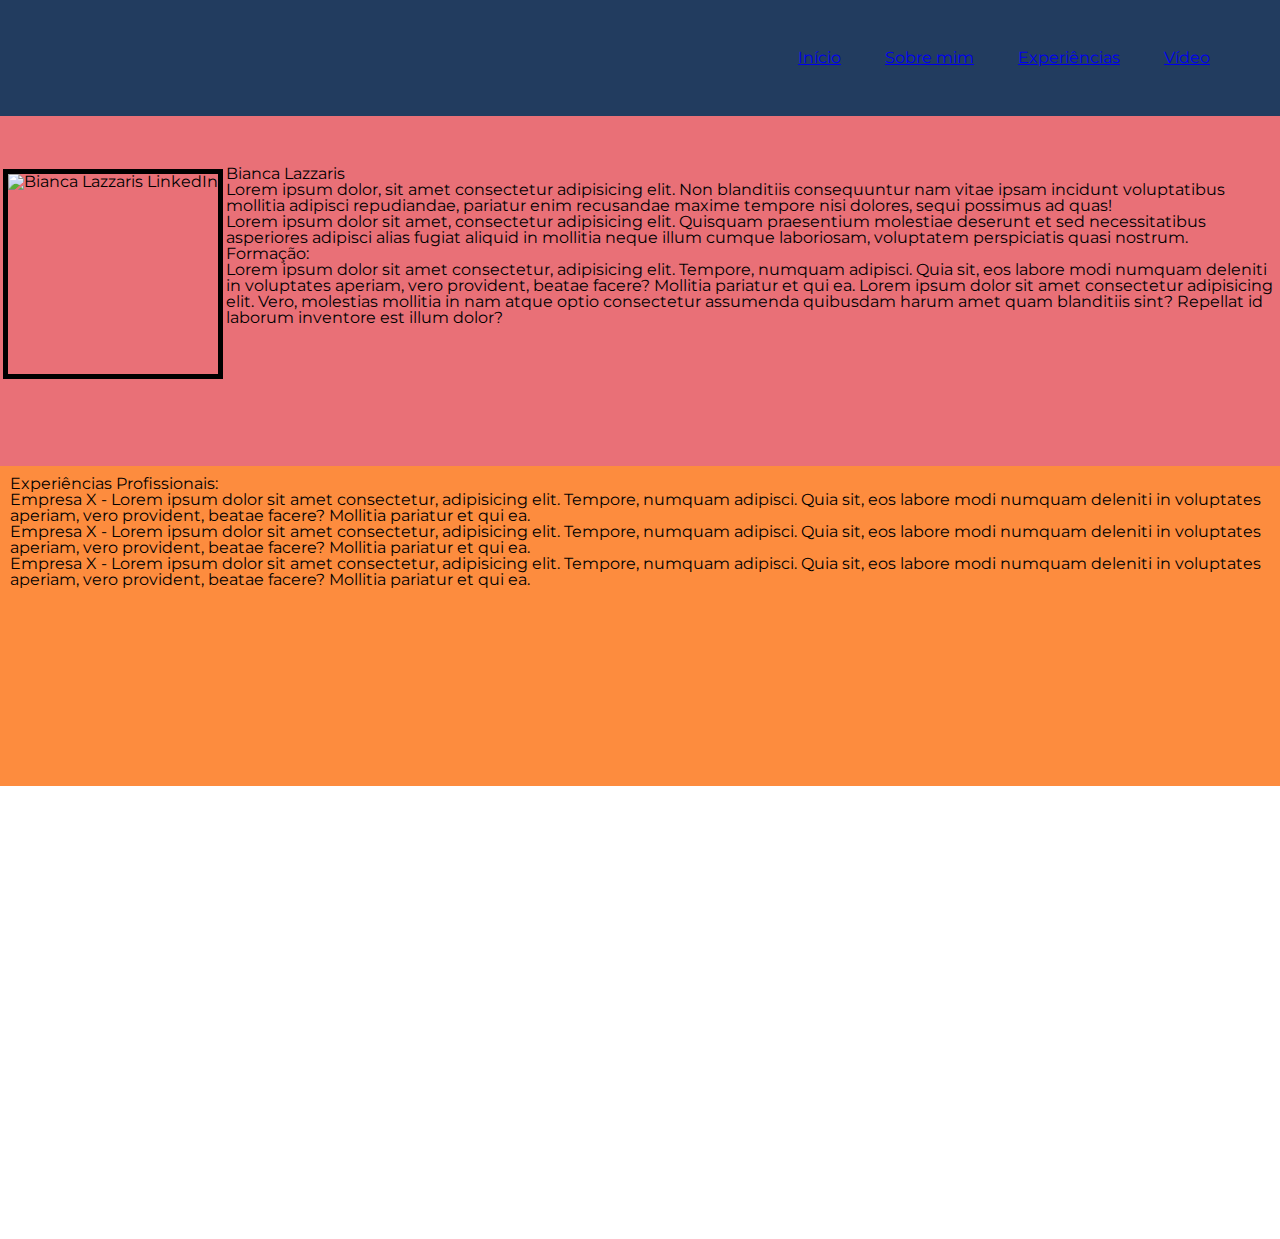
==== index.html @ 4c1f5755 "version1" ====
<!DOCTYPE html>
<html lang="pt-br">

<head>
  <meta charset="UTF-8">
  <meta name="viewport" content="width=device-width, initial-scale=1.0">
  <link href="https://fonts.googleapis.com/css2?family=Montserrat:wght@500&display=swap" rel="stylesheet">
  <link rel="stylesheet" href="/assets/custom.css">
  <link rel="stylesheet" href="/assets/reset.css">
  <title>Portfólio online | Bianca Lazzaris</title>

</head>

<body class="body">

  <nav>
    <ul id="menu" class="menu">
      <li>
        <a href="#menu">Início</a>
      </li>
      <li>
        <a href="#about">Sobre mim</a>
      </li>
      <li>
        <a href="#jobs">Experiências</a>
      </li>
      <li>
        <a href="#video">Vídeo</a>
      </li>
    </ul>
  </nav>
  <section>
    <div id="about" class="about">
      <figure>
        <img class="img"
          src="https://media-exp1.licdn.com/dms/image/C4D03AQF7re2c3FaE8A/profile-displayphoto-shrink_200_200/0?e=1590624000&v=beta&t=gEFDkDJvgEGvmh-c8_B6s732KAe8Zdr3DzmDHGqkuEE"
          alt="Bianca Lazzaris LinkedIn ">
        </img>
      </figure>
      <h1>
        Bianca Lazzaris
      </h1>
      <p>
        Lorem ipsum dolor, sit amet consectetur adipisicing elit. Non blanditiis consequuntur nam vitae ipsam incidunt
        voluptatibus mollitia adipisci repudiandae, pariatur enim recusandae maxime tempore nisi dolores, sequi possimus
        ad quas!
      </p>
      <p>
        Lorem ipsum dolor sit amet, consectetur adipisicing elit. Quisquam praesentium molestiae deserunt et sed
        necessitatibus asperiores adipisci alias fugiat aliquid in mollitia neque illum cumque laboriosam, voluptatem
        perspiciatis quasi nostrum.
      </p>
      <h3>Formação:</h3>
      <p>Lorem ipsum dolor sit amet consectetur, adipisicing elit. Tempore, numquam adipisci. Quia sit, eos labore modi
        numquam deleniti in voluptates aperiam, vero provident, beatae facere? Mollitia pariatur et qui ea. Lorem ipsum
        dolor sit amet consectetur adipisicing elit. Vero, molestias mollitia in nam atque optio consectetur assumenda
        quibusdam harum amet quam blanditiis sint? Repellat id laborum inventore est illum dolor?
      </p>
    </div>
  </section>
  <section>
    <div id="jobs" class="jobs">
      <h3>Experiências Profissionais:</h3>
      <table>
        <tr>
          <li>Empresa X - Lorem ipsum dolor sit amet consectetur, adipisicing elit. Tempore, numquam adipisci. Quia sit,
            eos labore modi
            numquam deleniti in voluptates aperiam, vero provident, beatae facere? Mollitia pariatur et qui ea.
          </li>
          <li>Empresa X - Lorem ipsum dolor sit amet consectetur, adipisicing elit. Tempore, numquam adipisci. Quia sit,
            eos labore modi
            numquam deleniti in voluptates aperiam, vero provident, beatae facere? Mollitia pariatur et qui ea.
          </li>
          <li>Empresa X - Lorem ipsum dolor sit amet consectetur, adipisicing elit. Tempore, numquam adipisci. Quia sit,
            eos labore modi
            numquam deleniti in voluptates aperiam, vero provident, beatae facere? Mollitia pariatur et qui ea.
          </li>
        </tr>
      </table>
    </div>
  </section>
  <section>
    <div id="video" class="video">
      <iframe width="700" height="450" src="https://www.youtube.com/embed/XebNxUE3ugA?controls=0">
      </iframe>
    </div>
  </section>
  <div></div>
  <footer class="footer">

    <p>Contatinhos:</p>
    <p>linkedin.com/mechama</p>
    <p>Telefones: 47 9 99991222</p>
    <p>E-mail: mechama@gmail.com</p>

  </footer>
  </div>
</body>

</html>
---- assets/custom.css ----
.body {
    font-family: 'Montserrat', sans-serif;
}

.menu {
    background-color: #223c5f;
    color: #ffffff;
    padding: 50px;
    text-align: right;
}

.menu li {
    display:inline;
    color: white;
    padding: 20px;
}

.about {
    background-color: #e97077 ;
    height: 300px;
    width: 100%;
    padding-top: 50px;
}

.img {
    float: left;
    margin: 3px;
    height: 200px;
    border: solid black 5px;
}

.jobs {
    background-color: #fd8c3e;
    height: 300px;
    width: 100%;
    padding: 10px;
}

.video {
    text-align: center;
}

.footer {
    width: 100%;
    background-color: lightgray;
    padding: 15px;
    text-align: center;
    color: white;
    position: fixed;

}
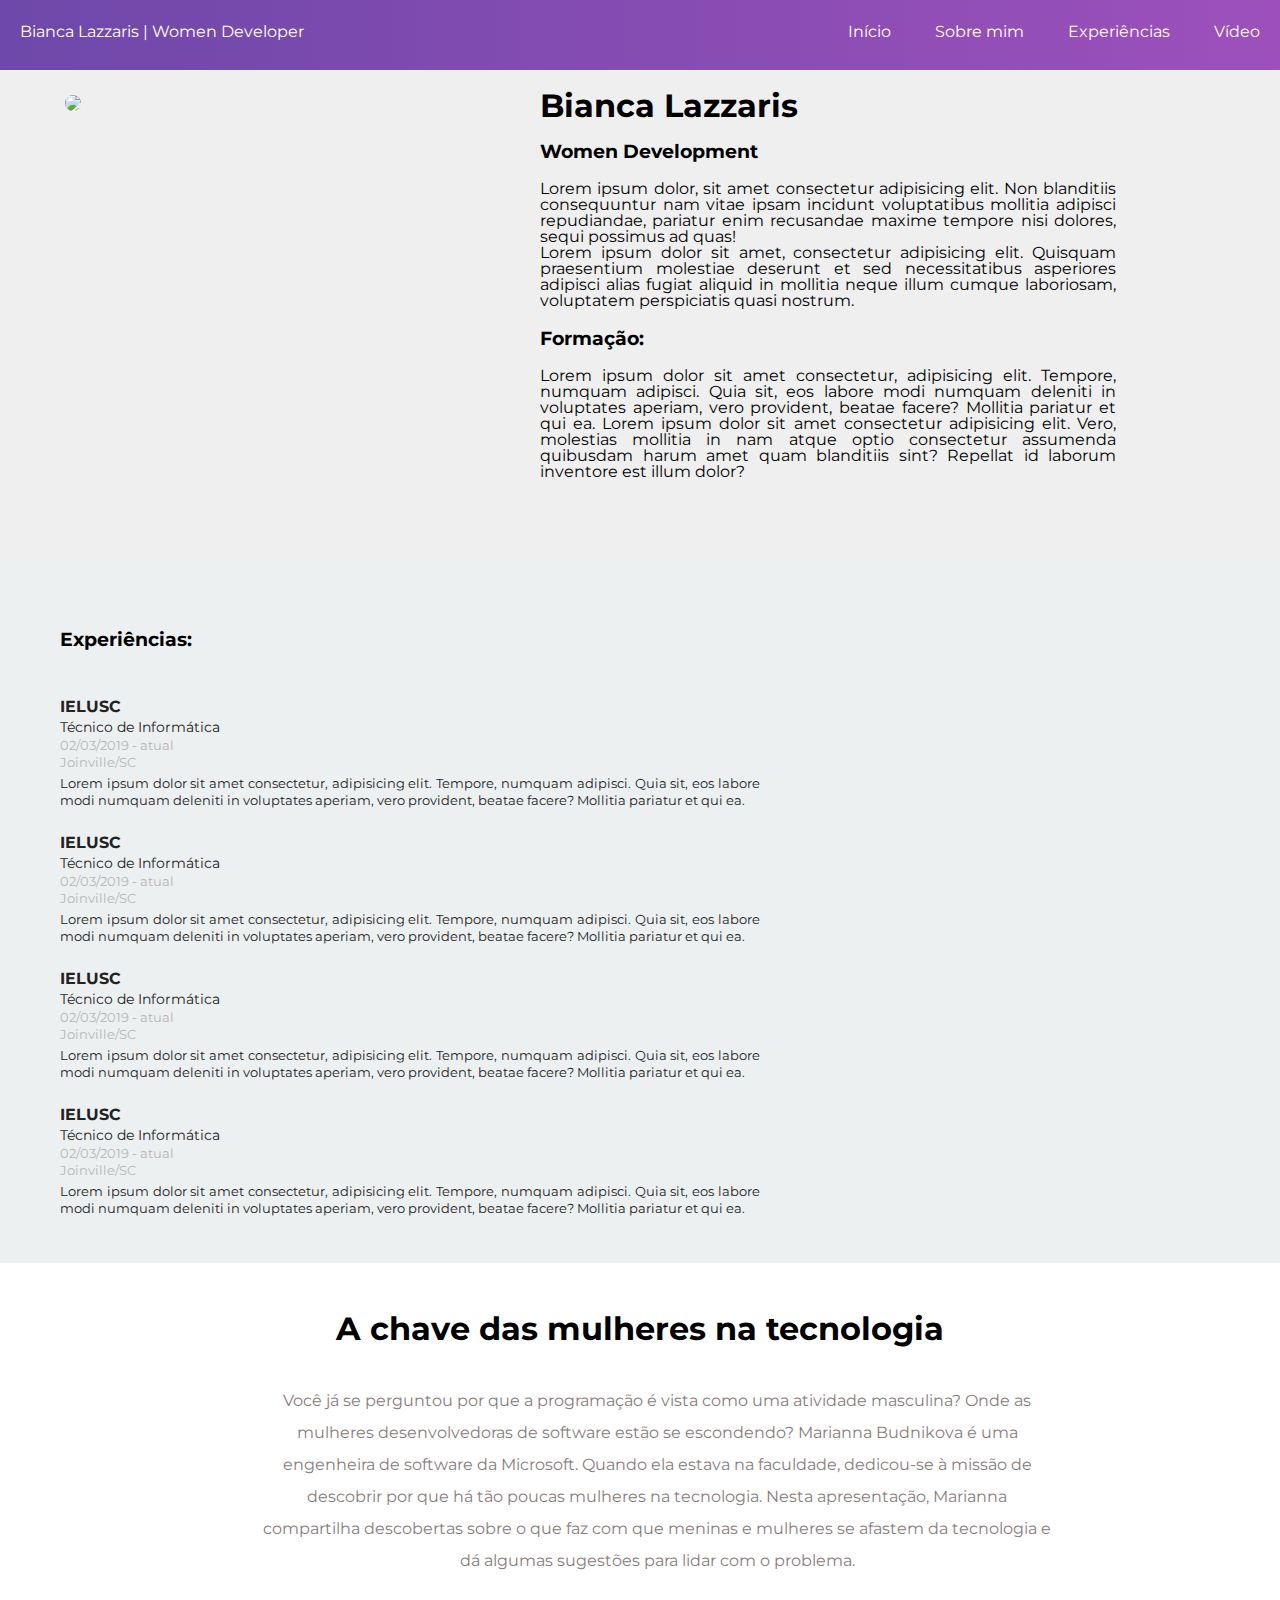
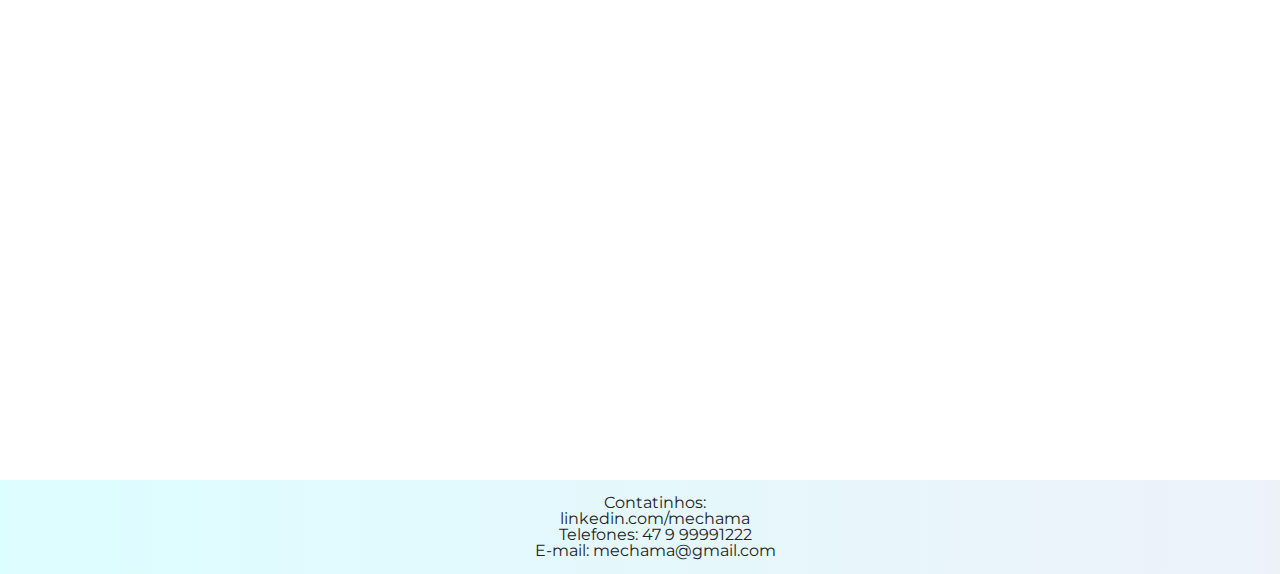
==== commit 4d2993ff: "fix: conflict" ====
--- a/index.html
+++ b/index.html
@@ -1,20 +1,18 @@
 <!DOCTYPE html>
 <html lang="pt-br">
-
 <head>
   <meta charset="UTF-8">
   <meta name="viewport" content="width=device-width, initial-scale=1.0">
+  <link rel="stylesheet" href="./assets/reset.css">
   <link href="https://fonts.googleapis.com/css2?family=Montserrat:wght@500&display=swap" rel="stylesheet">
-  <link rel="stylesheet" href="/assets/custom.css">
-  <link rel="stylesheet" href="/assets/reset.css">
-  <title>Portfólio online | Bianca Lazzaris</title>
-
+  <link rel="stylesheet" href="./assets/custom.css">
+  <title>Portfólio | Bianca Lazzaris</title>
 </head>
-
-<body class="body">
-
+<body>
+<header>
+  <span class="brand">Bianca Lazzaris | Women Developer</span>
   <nav>
-    <ul id="menu" class="menu">
+    <ul class="menu">
       <li>
         <a href="#menu">Início</a>
       </li>
@@ -29,72 +27,153 @@
       </li>
     </ul>
   </nav>
-  <section>
-    <div id="about" class="about">
+</header>
+
+<section id="about" class="about">
+  <div class="container">
+    <div class="about-photo">
       <figure>
-        <img class="img"
-          src="https://media-exp1.licdn.com/dms/image/C4D03AQF7re2c3FaE8A/profile-displayphoto-shrink_200_200/0?e=1590624000&v=beta&t=gEFDkDJvgEGvmh-c8_B6s732KAe8Zdr3DzmDHGqkuEE"
-          alt="Bianca Lazzaris LinkedIn ">
+        <img
+          src="./assets/portfolio.jpeg">
         </img>
       </figure>
-      <h1>
-        Bianca Lazzaris
-      </h1>
-      <p>
-        Lorem ipsum dolor, sit amet consectetur adipisicing elit. Non blanditiis consequuntur nam vitae ipsam incidunt
-        voluptatibus mollitia adipisci repudiandae, pariatur enim recusandae maxime tempore nisi dolores, sequi possimus
-        ad quas!
-      </p>
-      <p>
-        Lorem ipsum dolor sit amet, consectetur adipisicing elit. Quisquam praesentium molestiae deserunt et sed
-        necessitatibus asperiores adipisci alias fugiat aliquid in mollitia neque illum cumque laboriosam, voluptatem
-        perspiciatis quasi nostrum.
-      </p>
-      <h3>Formação:</h3>
-      <p>Lorem ipsum dolor sit amet consectetur, adipisicing elit. Tempore, numquam adipisci. Quia sit, eos labore modi
-        numquam deleniti in voluptates aperiam, vero provident, beatae facere? Mollitia pariatur et qui ea. Lorem ipsum
-        dolor sit amet consectetur adipisicing elit. Vero, molestias mollitia in nam atque optio consectetur assumenda
-        quibusdam harum amet quam blanditiis sint? Repellat id laborum inventore est illum dolor?
-      </p>
     </div>
-  </section>
-  <section>
-    <div id="jobs" class="jobs">
-      <h3>Experiências Profissionais:</h3>
-      <table>
+
+    <div class="about-description">
+    <h1>
+      Bianca Lazzaris 
+    </h1>
+    <h3>Women Development</h3>
+    <p>
+      Lorem ipsum dolor, sit amet consectetur adipisicing elit. Non blanditiis consequuntur nam vitae ipsam incidunt
+      voluptatibus mollitia adipisci repudiandae, pariatur enim recusandae maxime tempore nisi dolores, sequi possimus
+      ad quas!
+    </p>
+    <p>
+      Lorem ipsum dolor sit amet, consectetur adipisicing elit. Quisquam praesentium molestiae deserunt et sed
+      necessitatibus asperiores adipisci alias fugiat aliquid in mollitia neque illum cumque laboriosam, voluptatem
+      perspiciatis quasi nostrum.
+    </p>
+    <h3>Formação:</h3>
+    <p>Lorem ipsum dolor sit amet consectetur, adipisicing elit. Tempore, numquam adipisci. Quia sit, eos labore modi
+      numquam deleniti in voluptates aperiam, vero provident, beatae facere? Mollitia pariatur et qui ea. Lorem ipsum
+      dolor sit amet consectetur adipisicing elit. Vero, molestias mollitia in nam atque optio consectetur assumenda
+      quibusdam harum amet quam blanditiis sint? Repellat id laborum inventore est illum dolor?
+    </p>
+  </div>
+  </div>
+</section>
+
+<div class="clearfix"></div>
+
+
+<section id="jobs" class="jobs">
+  <div class="container">
+    <h3>Experiências:</h3>
+    <table class="table-jobs">
+      <tbody>
         <tr>
-          <li>Empresa X - Lorem ipsum dolor sit amet consectetur, adipisicing elit. Tempore, numquam adipisci. Quia sit,
-            eos labore modi
-            numquam deleniti in voluptates aperiam, vero provident, beatae facere? Mollitia pariatur et qui ea.
-          </li>
-          <li>Empresa X - Lorem ipsum dolor sit amet consectetur, adipisicing elit. Tempore, numquam adipisci. Quia sit,
-            eos labore modi
-            numquam deleniti in voluptates aperiam, vero provident, beatae facere? Mollitia pariatur et qui ea.
-          </li>
-          <li>Empresa X - Lorem ipsum dolor sit amet consectetur, adipisicing elit. Tempore, numquam adipisci. Quia sit,
-            eos labore modi
-            numquam deleniti in voluptates aperiam, vero provident, beatae facere? Mollitia pariatur et qui ea.
-          </li>
+          <td class="td-title">IELUSC</td>
         </tr>
-      </table>
-    </div>
-  </section>
-  <section>
-    <div id="video" class="video">
-      <iframe width="700" height="450" src="https://www.youtube.com/embed/XebNxUE3ugA?controls=0">
-      </iframe>
-    </div>
-  </section>
-  <div></div>
-  <footer class="footer">
+        <tr>
+          <td class="td-primary">Técnico de Informática</td>
+        </tr>
+        <tr>
+          <td class="td-secondary">02/03/2019 - atual </td>
+        </tr>
+        <tr>
+          <td class="td-secondary">Joinville/SC</td>
+        </tr>
+        <tr class="tr-jobDescription">
+          <td class="text-justify td-jobDescription">
+         Lorem ipsum dolor sit amet consectetur, adipisicing elit. Tempore, numquam adipisci. Quia sit,
+        eos labore modi
+        numquam deleniti in voluptates aperiam, vero provident, beatae facere? Mollitia pariatur et qui ea.
+          </td>
+        </tr>
 
-    <p>Contatinhos:</p>
-    <p>linkedin.com/mechama</p>
-    <p>Telefones: 47 9 99991222</p>
-    <p>E-mail: mechama@gmail.com</p>
+        <tr>
+          <td class="td-title">IELUSC</td>
+        </tr>
+        <tr>
+          <td class="td-primary">Técnico de Informática</td>
+        </tr>
+        <tr>
+          <td class="td-secondary">02/03/2019 - atual </td>
+        </tr>
+        <tr>
+          <td class="td-secondary">Joinville/SC</td>
+        </tr>
+        <tr class="tr-jobDescription">
+          <td class="text-justify td-jobDescription">
+         Lorem ipsum dolor sit amet consectetur, adipisicing elit. Tempore, numquam adipisci. Quia sit,
+        eos labore modi
+        numquam deleniti in voluptates aperiam, vero provident, beatae facere? Mollitia pariatur et qui ea.
+          </td>
+        </tr>
 
-  </footer>
+        <tr>
+          <td class="td-title">IELUSC</td>
+        </tr>
+        <tr>
+          <td class="td-primary">Técnico de Informática</td>
+        </tr>
+        <tr>
+          <td class="td-secondary">02/03/2019 - atual </td>
+        </tr>
+        <tr>
+          <td class="td-secondary">Joinville/SC</td>
+        </tr>
+        <tr class="tr-jobDescription">
+          <td class="text-justify td-jobDescription">
+         Lorem ipsum dolor sit amet consectetur, adipisicing elit. Tempore, numquam adipisci. Quia sit,
+        eos labore modi
+        numquam deleniti in voluptates aperiam, vero provident, beatae facere? Mollitia pariatur et qui ea.
+          </td>
+        </tr>
+
+        <tr>
+          <td class="td-title">IELUSC</td>
+        </tr>
+        <tr>
+          <td class="td-primary">Técnico de Informática</td>
+        </tr>
+        <tr>
+          <td class="td-secondary">02/03/2019 - atual </td>
+        </tr>
+        <tr>
+          <td class="td-secondary">Joinville/SC</td>
+        </tr>
+        <tr class="tr-jobDescription">
+          <td class="text-justify td-jobDescription">
+         Lorem ipsum dolor sit amet consectetur, adipisicing elit. Tempore, numquam adipisci. Quia sit,
+        eos labore modi
+        numquam deleniti in voluptates aperiam, vero provident, beatae facere? Mollitia pariatur et qui ea.
+          </td>
+        </tr>
+
+        
+      </tbody>
+    </table>  
   </div>
+</section>
+
+<section id="video" class="video">
+  <div class="container">
+    <h1> A chave das mulheres na tecnologia</h1>
+    <p> Você já se perguntou por que a programação é vista como uma atividade masculina? Onde as mulheres desenvolvedoras de software estão se escondendo? Marianna Budnikova é uma engenheira de software da Microsoft. Quando ela estava na faculdade, dedicou-se à missão de descobrir por que há tão poucas mulheres na tecnologia. Nesta apresentação, Marianna compartilha descobertas sobre o que faz com que meninas e mulheres se afastem da tecnologia e dá algumas sugestões para lidar com o problema.</p>
+
+    <iframe width="700" height="450" src="https://www.youtube.com/embed/XebNxUE3ugA?controls=0">
+    </iframe>
+  </div>
+</section>
+
+<footer class="footer">
+  <p>Contatinhos:</p>
+  <p>linkedin.com/mechama</p>
+  <p>Telefones: 47 9 99991222</p>
+  <p>E-mail: mechama@gmail.com</p>
+</footer>
+
 </body>
-
 </html>--- a/assets/custom.css
+++ b/assets/custom.css
@@ -1,51 +1,182 @@
-.body {
-    font-family: 'Montserrat', sans-serif;
+body {
+  font-family: 'Montserrat', sans-serif;
+  overflow-x: hidden;
+}
+
+header {
+background: #9D50BB;  /* fallback for old browsers */
+background: -webkit-linear-gradient(to right, #6E48AA, #9D50BB);  /* Chrome 10-25, Safari 5.1-6 */
+background: linear-gradient(to right, #6E48AA, #9D50BB); /* W3C, IE 10+/ Edge, Firefox 16+, Chrome 26+, Opera 12+, Safari 7+ */  
+height: 70px;
+color: #fff;
+line-height: 4;
+}
+
+.brand {
+float: left;
+padding-left: 20px;
 }
 
 .menu {
-    background-color: #223c5f;
-    color: #ffffff;
-    padding: 50px;
-    text-align: right;
+float: right;
 }
 
 .menu li {
-    display:inline;
-    color: white;
-    padding: 20px;
+display:inline;
+padding: 20px;
+}
+
+.menu li a {
+color: #ffffff;
+text-decoration: none;
+text-align: right;
+}
+
+.menu li a:hover {
+color: #f1c40f;
+text-decoration: underline;
+}
+
+section {
+padding: 20px;
+width: 100vw;
+min-height: 50vh;
+}
+
+.container {
+width: 1200px;
+margin: 0 auto;
 }
 
 .about {
-    background-color: #e97077 ;
-    height: 300px;
-    width: 100%;
-    padding-top: 50px;
+background-color: #efefef;
+min-height: 50vh;
 }
 
-.img {
-    float: left;
-    margin: 3px;
-    height: 200px;
-    border: solid black 5px;
+.about h3 {
+padding: 20px 0 20px;
+}
+
+.about-photo {
+float: left;
+width: 40%;
+}
+
+.about-photo img {
+border-radius: 50%;
+border: 5px solid #efefef;
+}
+
+.about-description {
+float: left;
+width: 48%;
+}
+
+.clearfix {
+clear:booth;
 }
 
 .jobs {
-    background-color: #fd8c3e;
-    height: 300px;
-    width: 100%;
-    padding: 10px;
+background-color: #ecf0f1;
 }
 
 .video {
-    text-align: center;
+min-height: 80vh;
+padding: 20px 0 20px 0;
+text-align: center;
 }
 
-.footer {
-    width: 100%;
-    background-color: lightgray;
-    padding: 15px;
-    text-align: center;
-    color: white;
-    position: fixed;
+.video h1 {
+padding: 30px 0 10px 0;
+}
+
+
+.video p {
+padding: 30px 0 30px 217px;
+width: 800px;
+text-align: center;
+line-height: 2;
+color: #877d7d;
+}
+
+
+footer {
+width: 100vw;
+background: #83a4d4;
+background: -webkit-linear-gradient(to right, #b6fbff, #83a4d4);
+background: linear-gradient(to right, #b6fbff7a, #83a4d424);
+
+padding: 15px;
 
 }
+
+footer p {
+text-align: center;
+color: #222;
+}
+
+h1 {
+font-weight: bold;
+font-size: 2em;
+}
+
+h3 {
+font-weight: bold;
+font-size: 1.2em;
+padding-top: 10px;
+padding-bottom: 10px;
+}
+
+p {
+font-size: 1em;
+text-align: justify;
+}
+
+.jobs p{
+padding: 10px;
+}
+
+.jobs h3 {
+padding-top: 50px;
+padding-bottom: 50px;
+}
+
+.text-justify {
+text-align: justify;
+}
+
+.table-jobs {
+border-collapse: collapse;
+border-spacing: 0;
+width: 700px;
+}
+
+.table-jobs td {
+padding: 0px 0 5px 0;
+}
+
+.td-title {
+color: #222;
+font-size: 1em;
+text-transform: uppercase;
+font-weight: bold;
+}
+
+.td-primary {
+color: #222;
+font-size: .9em;
+}
+
+.td-secondary {
+color: #b8b6b6;
+font-size: .8em;
+}
+.tr-jobDescription {
+height: 60px;
+}
+
+.td-jobDescription {
+color: #222;
+font-size: .8em;
+line-height: 17px;
+}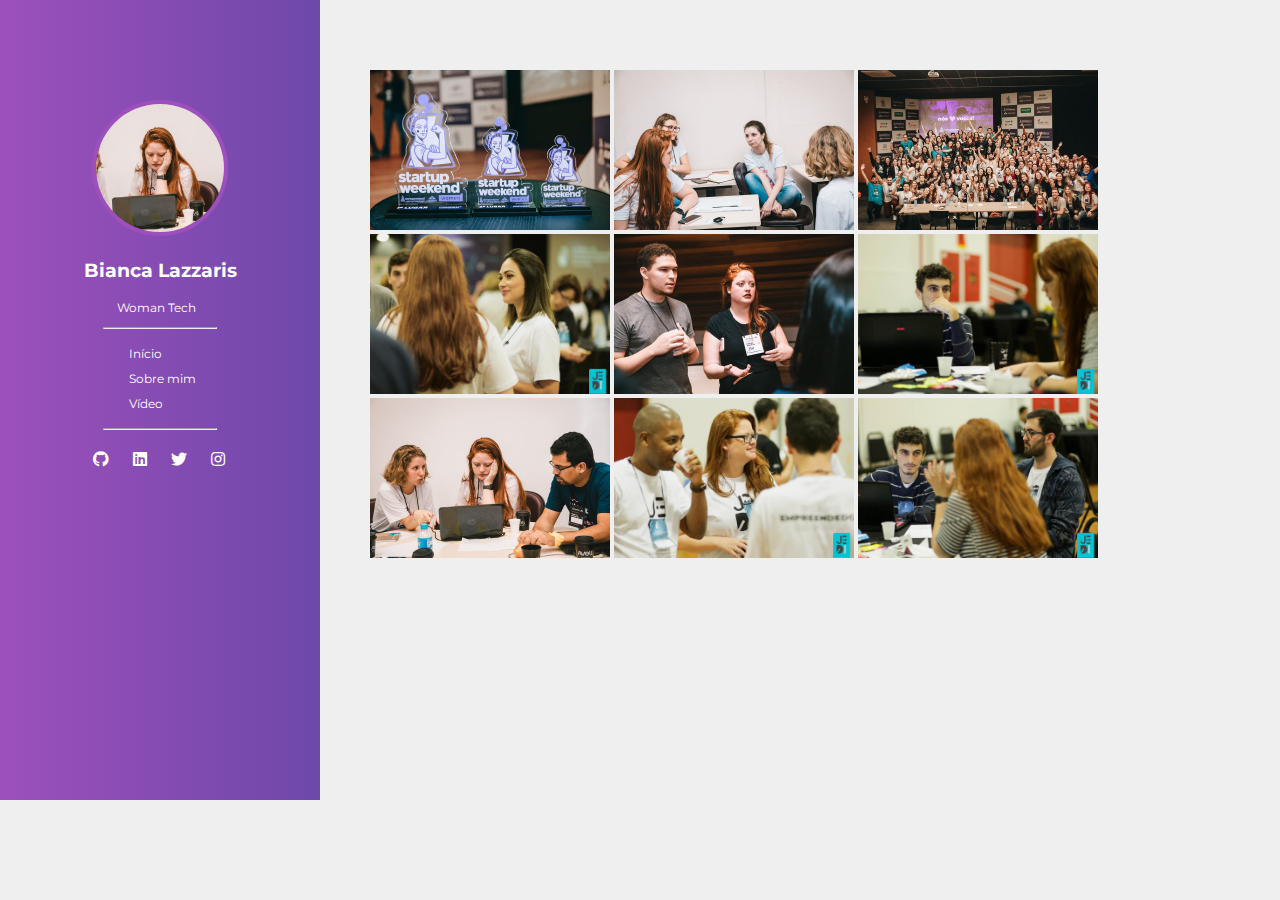
==== commit 81a2f60f: "retirei a página experiências" ====
--- a/index.html
+++ b/index.html
@@ -1,179 +1,58 @@
 <!DOCTYPE html>
 <html lang="pt-br">
+
 <head>
-  <meta charset="UTF-8">
-  <meta name="viewport" content="width=device-width, initial-scale=1.0">
-  <link rel="stylesheet" href="./assets/reset.css">
-  <link href="https://fonts.googleapis.com/css2?family=Montserrat:wght@500&display=swap" rel="stylesheet">
-  <link rel="stylesheet" href="./assets/custom.css">
-  <title>Portfólio | Bianca Lazzaris</title>
+    <meta charset="UTF-8">
+    <meta name="viewport" content="width=device-width, initial-scale=1.0">
+    <title>Bianca Lazzaris | Portfólio online</title>
+    <link rel="shortcut icon" href="./assets/images/meufavicon.png" />
+    <link rel="stylesheet" href="./assets/custom.css">
+    <link href="https://fonts.googleapis.com/css2?family=Montserrat:ital@1&display=swap" rel="stylesheet">
+    <link rel="stylesheet" href="https://cdnjs.cloudflare.com/ajax/libs/font-awesome/5.13.0/css/all.min.css">
+    
 </head>
+
 <body>
-<header>
-  <span class="brand">Bianca Lazzaris | Women Developer</span>
-  <nav>
-    <ul class="menu">
-      <li>
-        <a href="#menu">Início</a>
-      </li>
-      <li>
-        <a href="#about">Sobre mim</a>
-      </li>
-      <li>
-        <a href="#jobs">Experiências</a>
-      </li>
-      <li>
-        <a href="#video">Vídeo</a>
-      </li>
-    </ul>
-  </nav>
-</header>
+    <aside>
+        <div>
+            <img src="./assets/images/portfolio.jpeg" alt="">
+            <h3>Bianca Lazzaris</h3>
+        </div>
+        <div class="mini-bio">
+            <p>
+                Woman Tech
+            </p>
+        </div>
+        <hr>
+        <ul class="menu">
+            <li><a href="index.html">Início</a></li>
+            <li> <a href="aboutme.html"> Sobre mim</a></li>
+            <li><a href="video.html">Vídeo</a> </li>
+        </ul>
+        <hr>
+        <table class="social">
+            <td><a href="https://github.com/biancalazzaris" target="_blank"><i class="fab fa-github"></a></i></td>
+            <td><a href="https://www.linkedin.com/in/biancaclazzaris/" target="_blank"><i class="fab fa-linkedin"></i></a></td>
+            <td><a href="https://twitter.com/bialazzaris" target="_blank"><i class="fab fa-twitter"></i></a></td>
+            <td><a href="https://www.instagram.com/bianca.lazzaris/" target="_blank"><i class="fab fa-instagram"></i></td></i></a>
+        </table>
+    </aside>
 
-<section id="about" class="about">
-  <div class="container">
-    <div class="about-photo">
-      <figure>
-        <img
-          src="./assets/portfolio.jpeg">
-        </img>
-      </figure>
-    </div>
+    /*Menu lateral até aqui */ 
 
-    <div class="about-description">
-    <h1>
-      Bianca Lazzaris 
-    </h1>
-    <h3>Women Development</h3>
-    <p>
-      Lorem ipsum dolor, sit amet consectetur adipisicing elit. Non blanditiis consequuntur nam vitae ipsam incidunt
-      voluptatibus mollitia adipisci repudiandae, pariatur enim recusandae maxime tempore nisi dolores, sequi possimus
-      ad quas!
-    </p>
-    <p>
-      Lorem ipsum dolor sit amet, consectetur adipisicing elit. Quisquam praesentium molestiae deserunt et sed
-      necessitatibus asperiores adipisci alias fugiat aliquid in mollitia neque illum cumque laboriosam, voluptatem
-      perspiciatis quasi nostrum.
-    </p>
-    <h3>Formação:</h3>
-    <p>Lorem ipsum dolor sit amet consectetur, adipisicing elit. Tempore, numquam adipisci. Quia sit, eos labore modi
-      numquam deleniti in voluptates aperiam, vero provident, beatae facere? Mollitia pariatur et qui ea. Lorem ipsum
-      dolor sit amet consectetur adipisicing elit. Vero, molestias mollitia in nam atque optio consectetur assumenda
-      quibusdam harum amet quam blanditiis sint? Repellat id laborum inventore est illum dolor?
-    </p>
-  </div>
-  </div>
-</section>
+    <section class="blocoA">
+        <div class="photos">
+            <img src="./assets/images/swwoman.jpg" alt="" width="30%">
+            <img src="./assets/images/swnov.jpg" alt="" width="30%" >
+            <img src="./assets/images/swwomangeral.jpg" alt="" width="30%">
+            <img src="./assets/images/fabi.jpg" alt="" width="30%">
+            <img src="./assets/images/falar.jpg" alt="" width="30%">
+            <img src="./assets/images/fosco.jpg" alt="" width="30%">
+            <img src="./assets/images/geral.jpg" alt="" width="30%">
+            <img src="./assets/images/srrindo.jpg" alt="" width="30%">
+            <img src="./assets/images/fosco2.jpg" alt="" width="30%">
+        </div>
+    </section>
+</body>
 
-<div class="clearfix"></div>
-
-
-<section id="jobs" class="jobs">
-  <div class="container">
-    <h3>Experiências:</h3>
-    <table class="table-jobs">
-      <tbody>
-        <tr>
-          <td class="td-title">IELUSC</td>
-        </tr>
-        <tr>
-          <td class="td-primary">Técnico de Informática</td>
-        </tr>
-        <tr>
-          <td class="td-secondary">02/03/2019 - atual </td>
-        </tr>
-        <tr>
-          <td class="td-secondary">Joinville/SC</td>
-        </tr>
-        <tr class="tr-jobDescription">
-          <td class="text-justify td-jobDescription">
-         Lorem ipsum dolor sit amet consectetur, adipisicing elit. Tempore, numquam adipisci. Quia sit,
-        eos labore modi
-        numquam deleniti in voluptates aperiam, vero provident, beatae facere? Mollitia pariatur et qui ea.
-          </td>
-        </tr>
-
-        <tr>
-          <td class="td-title">IELUSC</td>
-        </tr>
-        <tr>
-          <td class="td-primary">Técnico de Informática</td>
-        </tr>
-        <tr>
-          <td class="td-secondary">02/03/2019 - atual </td>
-        </tr>
-        <tr>
-          <td class="td-secondary">Joinville/SC</td>
-        </tr>
-        <tr class="tr-jobDescription">
-          <td class="text-justify td-jobDescription">
-         Lorem ipsum dolor sit amet consectetur, adipisicing elit. Tempore, numquam adipisci. Quia sit,
-        eos labore modi
-        numquam deleniti in voluptates aperiam, vero provident, beatae facere? Mollitia pariatur et qui ea.
-          </td>
-        </tr>
-
-        <tr>
-          <td class="td-title">IELUSC</td>
-        </tr>
-        <tr>
-          <td class="td-primary">Técnico de Informática</td>
-        </tr>
-        <tr>
-          <td class="td-secondary">02/03/2019 - atual </td>
-        </tr>
-        <tr>
-          <td class="td-secondary">Joinville/SC</td>
-        </tr>
-        <tr class="tr-jobDescription">
-          <td class="text-justify td-jobDescription">
-         Lorem ipsum dolor sit amet consectetur, adipisicing elit. Tempore, numquam adipisci. Quia sit,
-        eos labore modi
-        numquam deleniti in voluptates aperiam, vero provident, beatae facere? Mollitia pariatur et qui ea.
-          </td>
-        </tr>
-
-        <tr>
-          <td class="td-title">IELUSC</td>
-        </tr>
-        <tr>
-          <td class="td-primary">Técnico de Informática</td>
-        </tr>
-        <tr>
-          <td class="td-secondary">02/03/2019 - atual </td>
-        </tr>
-        <tr>
-          <td class="td-secondary">Joinville/SC</td>
-        </tr>
-        <tr class="tr-jobDescription">
-          <td class="text-justify td-jobDescription">
-         Lorem ipsum dolor sit amet consectetur, adipisicing elit. Tempore, numquam adipisci. Quia sit,
-        eos labore modi
-        numquam deleniti in voluptates aperiam, vero provident, beatae facere? Mollitia pariatur et qui ea.
-          </td>
-        </tr>
-
-        
-      </tbody>
-    </table>  
-  </div>
-</section>
-
-<section id="video" class="video">
-  <div class="container">
-    <h1> A chave das mulheres na tecnologia</h1>
-    <p> Você já se perguntou por que a programação é vista como uma atividade masculina? Onde as mulheres desenvolvedoras de software estão se escondendo? Marianna Budnikova é uma engenheira de software da Microsoft. Quando ela estava na faculdade, dedicou-se à missão de descobrir por que há tão poucas mulheres na tecnologia. Nesta apresentação, Marianna compartilha descobertas sobre o que faz com que meninas e mulheres se afastem da tecnologia e dá algumas sugestões para lidar com o problema.</p>
-
-    <iframe width="700" height="450" src="https://www.youtube.com/embed/XebNxUE3ugA?controls=0">
-    </iframe>
-  </div>
-</section>
-
-<footer class="footer">
-  <p>Contatinhos:</p>
-  <p>linkedin.com/mechama</p>
-  <p>Telefones: 47 9 99991222</p>
-  <p>E-mail: mechama@gmail.com</p>
-</footer>
-
-</body>
 </html>--- a/assets/custom.css
+++ b/assets/custom.css
@@ -1,182 +1,68 @@
 body {
-  font-family: 'Montserrat', sans-serif;
-  overflow-x: hidden;
+    margin: 0;
+    color: #ffffff;
+    font-family: 'Montserrat', sans-serif;
+    background-color: #EFEFEF;
 }
+/* menu lateral */ 
+aside {
+    background: linear-gradient(to left, #6E48AA, #9D50BB);
+    width: 20em;
+    height: 50em;
+    margin: 0;
+    text-align: center;
+    position: fixed;
+}
+aside img {
+    border-radius: 70%;
+    border: #9D50BB 4px solid;
+    height: 8em;
+    margin-top: 100px;
+} 
+.mini-bio p {
+    font-size: 12px;
+    width: 20em;
+    margin-left: 3em;
+}
+hr {
+    width: 7em;
+}
+.menu {
+    list-style-type: none;
+    margin-right: 3em;
+    font-size: 12px;
+    width: 100px;
+    margin-left: 7em;
+    text-align: left;    
+}
+.menu a {
+    color: #ffffff;
+    text-decoration: none;
+}
+.menu li {
+    padding: 5px;
+}
+.social {
+    position: relative;
+    left: 5em;
+}
+.social i {
+    color: #ffffff;
+    padding: 10px;
+    margin: 0 auto;
+    text-align: center;
+}
+/* fim menu lateral*/ 
 
-header {
-background: #9D50BB;  /* fallback for old browsers */
-background: -webkit-linear-gradient(to right, #6E48AA, #9D50BB);  /* Chrome 10-25, Safari 5.1-6 */
-background: linear-gradient(to right, #6E48AA, #9D50BB); /* W3C, IE 10+/ Edge, Firefox 16+, Chrome 26+, Opera 12+, Safari 7+ */  
-height: 70px;
-color: #fff;
-line-height: 4;
+.blocoA {
+    color: black;
+    padding: 20px;
+    position: fixed;
+    top: 50px;
+    left: 350px;
+    width: 800px;
+    height: 500px;
 }
-
-.brand {
-float: left;
-padding-left: 20px;
-}
-
-.menu {
-float: right;
-}
-
-.menu li {
-display:inline;
-padding: 20px;
-}
-
-.menu li a {
-color: #ffffff;
-text-decoration: none;
-text-align: right;
-}
-
-.menu li a:hover {
-color: #f1c40f;
-text-decoration: underline;
-}
-
-section {
-padding: 20px;
-width: 100vw;
-min-height: 50vh;
-}
-
-.container {
-width: 1200px;
-margin: 0 auto;
-}
-
-.about {
-background-color: #efefef;
-min-height: 50vh;
-}
-
-.about h3 {
-padding: 20px 0 20px;
-}
-
-.about-photo {
-float: left;
-width: 40%;
-}
-
-.about-photo img {
-border-radius: 50%;
-border: 5px solid #efefef;
-}
-
-.about-description {
-float: left;
-width: 48%;
-}
-
-.clearfix {
-clear:booth;
-}
-
-.jobs {
-background-color: #ecf0f1;
-}
-
-.video {
-min-height: 80vh;
-padding: 20px 0 20px 0;
-text-align: center;
-}
-
-.video h1 {
-padding: 30px 0 10px 0;
-}
-
-
-.video p {
-padding: 30px 0 30px 217px;
-width: 800px;
-text-align: center;
-line-height: 2;
-color: #877d7d;
-}
-
-
-footer {
-width: 100vw;
-background: #83a4d4;
-background: -webkit-linear-gradient(to right, #b6fbff, #83a4d4);
-background: linear-gradient(to right, #b6fbff7a, #83a4d424);
-
-padding: 15px;
-
-}
-
-footer p {
-text-align: center;
-color: #222;
-}
-
-h1 {
-font-weight: bold;
-font-size: 2em;
-}
-
-h3 {
-font-weight: bold;
-font-size: 1.2em;
-padding-top: 10px;
-padding-bottom: 10px;
-}
-
-p {
-font-size: 1em;
-text-align: justify;
-}
-
-.jobs p{
-padding: 10px;
-}
-
-.jobs h3 {
-padding-top: 50px;
-padding-bottom: 50px;
-}
-
-.text-justify {
-text-align: justify;
-}
-
-.table-jobs {
-border-collapse: collapse;
-border-spacing: 0;
-width: 700px;
-}
-
-.table-jobs td {
-padding: 0px 0 5px 0;
-}
-
-.td-title {
-color: #222;
-font-size: 1em;
-text-transform: uppercase;
-font-weight: bold;
-}
-
-.td-primary {
-color: #222;
-font-size: .9em;
-}
-
-.td-secondary {
-color: #b8b6b6;
-font-size: .8em;
-}
-.tr-jobDescription {
-height: 60px;
-}
-
-.td-jobDescription {
-color: #222;
-font-size: .8em;
-line-height: 17px;
+.blocoA p {
+    font-size: 12px;
 }